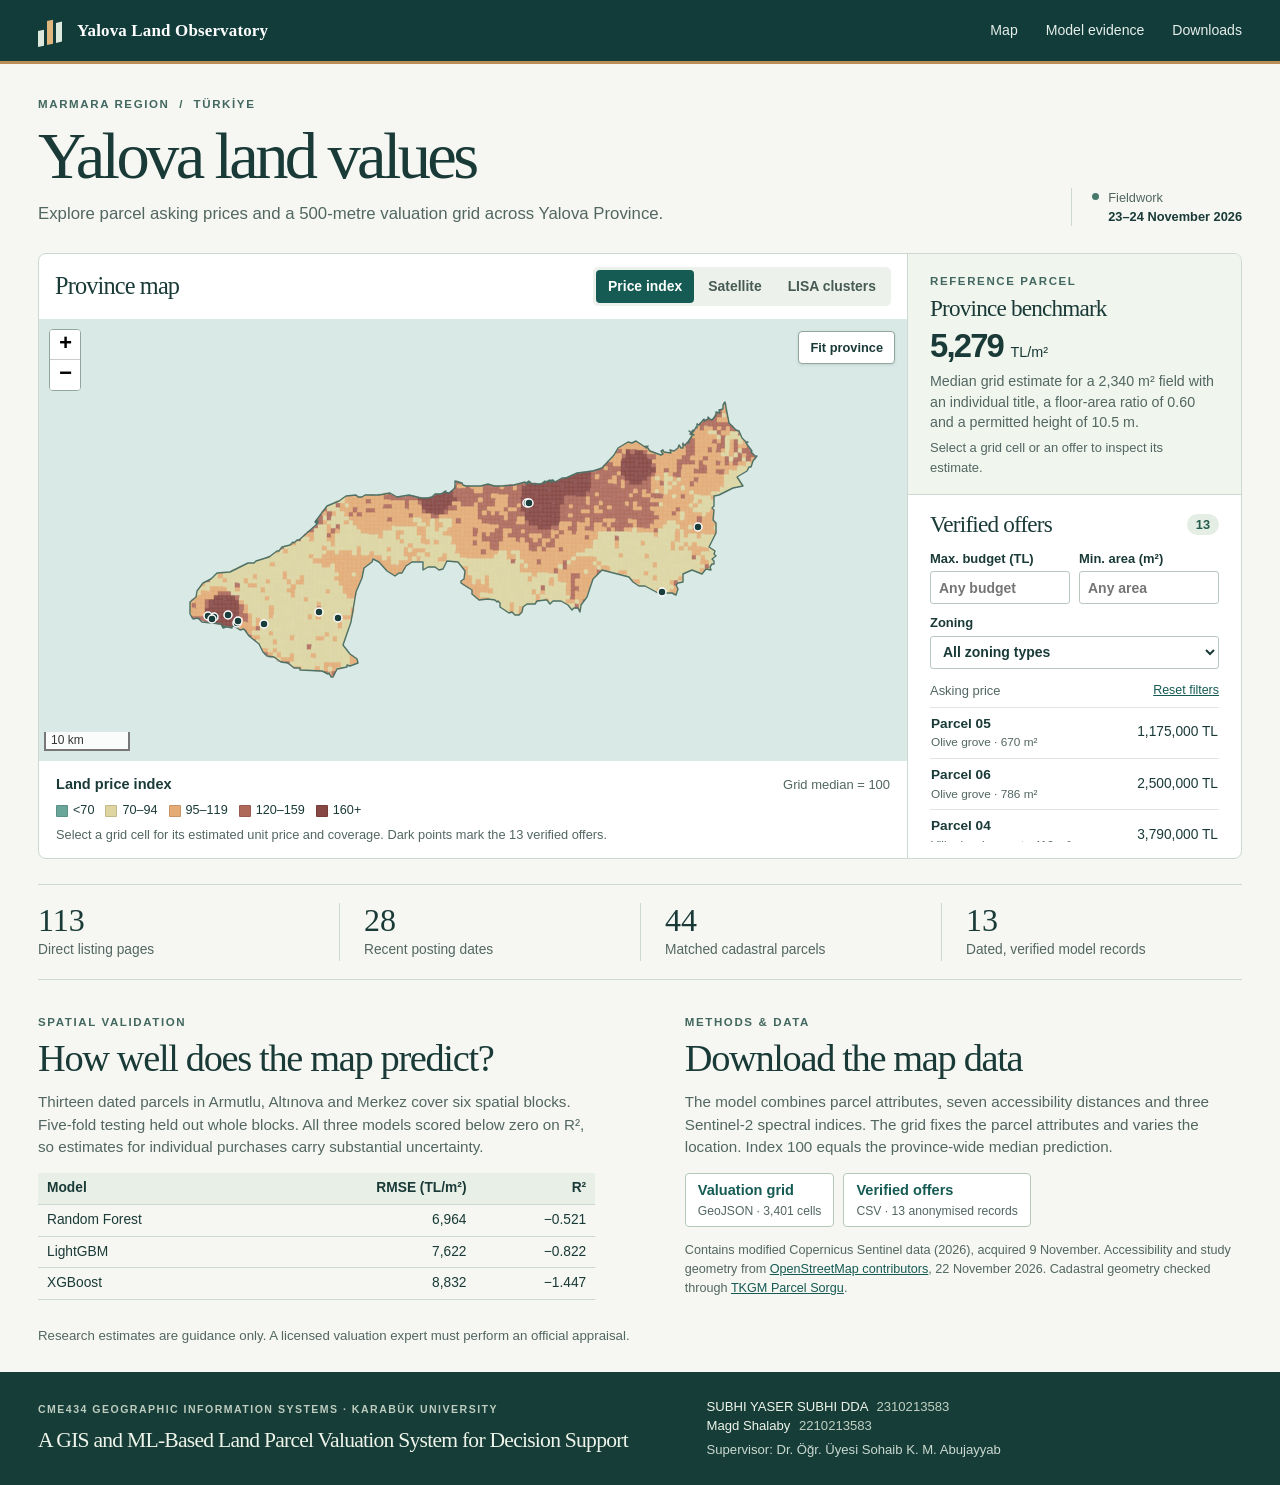
==== docs/index.html @ 523104e5 "Add the public interactive atlas with disclosure-minimised data" ====
<!doctype html>
<html lang="en">
<head>
  <meta charset="utf-8"><meta name="viewport" content="width=device-width,initial-scale=1">
  <meta name="theme-color" content="#123e3c">
  <title>Yalova Land Observatory · Parcel valuation</title>
  <link rel="stylesheet" href="assets/leaflet/leaflet.css"><link rel="stylesheet" href="style.css">
</head>
<body>
<header class="masthead">
  <div class="wrap nav"><a class="brand" href="#map-section"><span class="brand-mark" aria-hidden="true"><i></i><i></i><i></i></span> Yalova Land Observatory</a>
    <nav aria-label="Page sections"><a href="#map-section">Map</a><a href="#evidence">Model evidence</a><a href="#data">Downloads</a></nav>
  </div>
</header>
<main class="wrap">
  <section class="intro"><div><p class="kicker">MARMARA REGION &nbsp;/&nbsp; TÜRKİYE</p>
    <h1>Yalova land values</h1><p class="dek">Explore parcel asking prices and a 500-metre valuation grid across Yalova Province.</p></div>
    <div class="dateline"><span class="dot"></span><span>Fieldwork<br><strong>23–24 November 2026</strong></span></div>
  </section>
  <section id="map-section" class="atlas" aria-label="Interactive land valuation map">
    <div class="atlas-main">
      <div class="bar"><h2>Province map</h2>
        <div class="layer-tabs" aria-label="Map layer" role="group">
          <button type="button" data-mode="index" aria-pressed="true">Price index</button><button type="button" data-mode="satellite" aria-pressed="false">Satellite</button><button type="button" data-mode="lisa" aria-pressed="false">LISA clusters</button>
        </div>
      </div>
      <div class="map-shell"><div id="map" aria-label="Map of Yalova. Use the offers list for keyboard access to parcel details."></div><button type="button" id="extent" aria-label="Fit entire province" title="Fit entire province">Fit province</button></div>
      <div class="legend"><div class="legend-head"><span id="legend-title">Land price index</span><span id="legend-unit">Grid median = 100</span></div><div id="legend-swatches"></div>
        <p id="caption" aria-live="polite">Loading local map layers…</p></div>
    </div>
    <aside class="sidebar">
      <section class="inspect" id="inspector" aria-label="Selected map location" aria-live="polite">
        <p class="kicker">REFERENCE PARCEL</p><h2>Province benchmark</h2><p class="price">5,279 <small>TL/m²</small></p>
        <p class="explain">Median grid estimate for a 2,340 m² field with an individual title, a floor-area ratio of 0.60 and a permitted height of 10.5 m.</p><p class="hint">Select a grid cell or an offer to inspect its estimate.</p>
      </section>
      <section class="filters" aria-labelledby="offer-title"><div class="line-title"><h2 id="offer-title">Verified offers</h2><span class="num" id="offer-count">13</span></div>
        <div class="pair"><label>Max. budget (TL)<input id="budget" type="number" min="0" step="any" inputmode="numeric" placeholder="Any budget"></label>
          <label>Min. area (m²)<input id="area" type="number" min="0" step="any" inputmode="numeric" placeholder="Any area"></label></div>
        <label>Zoning<select id="zone"><option value="">All zoning types</option></select></label>
        <div class="listhead"><span>Asking price</span><button type="button" id="reset">Reset filters</button></div><div id="offer-list" aria-label="Filtered parcel offers"></div>
      </section>
    </aside>
  </section>
  <section class="stats" aria-label="Study sample counts">
    <div><b>113</b><span>Direct listing pages</span></div><div><b>28</b><span>Recent posting dates</span></div><div><b>44</b><span>Matched cadastral parcels</span></div><div><b>13</b><span>Dated, verified model records</span></div>
  </section>
  <div id="evidence" class="evidence"><section>
    <p class="kicker">SPATIAL VALIDATION</p><h2>How well does the map predict?</h2><p>Thirteen dated parcels in Armutlu, Altınova and Merkez cover six spatial blocks. Five-fold testing held out whole blocks. All three models scored below zero on R², so estimates for individual purchases carry substantial uncertainty.</p>
    <table><thead><tr><th>Model</th><th>RMSE (TL/m²)</th><th>R²</th></tr></thead><tbody><tr><td>Random Forest</td><td>6,964</td><td>−0.521</td></tr><tr><td>LightGBM</td><td>7,622</td><td>−0.822</td></tr><tr><td>XGBoost</td><td>8,832</td><td>−1.447</td></tr></tbody></table>
  </section><section id="data"><p class="kicker">METHODS &amp; DATA</p><h2>Download the map data</h2><p>The model combines parcel attributes, seven accessibility distances and three Sentinel-2 spectral indices. The grid fixes the parcel attributes and varies the location. Index 100 equals the province-wide median prediction.</p>
    <div class="download"><a href="assets/verified_pilot.geojson" download="Yalova_verified_grid.geojson">Valuation grid <span>GeoJSON · 3,401 cells</span></a><button type="button" id="csv">Verified offers <span>CSV · 13 anonymised records</span></button></div>
    <p class="source">Contains modified Copernicus Sentinel data (2026), acquired 9 November. Accessibility and study geometry from <a href="https://www.openstreetmap.org/copyright" rel="noreferrer">OpenStreetMap contributors</a>, 22 November 2026. Cadastral geometry checked through <a href="https://parselsorgu.tkgm.gov.tr/" rel="noreferrer">TKGM Parcel Sorgu</a>.</p>
  </section></div>
  <p class="guidance">Research estimates are guidance only. A licensed valuation expert must perform an official appraisal.</p>
</main>
<footer><div class="wrap foot"><section><p class="kicker">CME434 GEOGRAPHIC INFORMATION SYSTEMS · KARABÜK UNIVERSITY</p>
  <h2>A GIS and ML-Based Land Parcel Valuation System for Decision Support</h2></section>
  <div class="team"><p>SUBHI YASER SUBHI DDA <span>2310213583</span></p><p>Magd Shalaby <span>2210213583</span></p><p class="supervisor">Supervisor: Dr. Öğr. Üyesi Sohaib K. M. Abujayyab</p></div></div></footer>
<script src="assets/leaflet/leaflet.js"></script><script src="map.js"></script>
</body></html>
---- docs/assets/leaflet/leaflet.css ----
/* required styles */

.leaflet-pane,
.leaflet-tile,
.leaflet-marker-icon,
.leaflet-marker-shadow,
.leaflet-tile-container,
.leaflet-pane > svg,
.leaflet-pane > canvas,
.leaflet-zoom-box,
.leaflet-image-layer,
.leaflet-layer {
	position: absolute;
	left: 0;
	top: 0;
	}
.leaflet-container {
	overflow: hidden;
	}
.leaflet-tile,
.leaflet-marker-icon,
.leaflet-marker-shadow {
	-webkit-user-select: none;
	   -moz-user-select: none;
	        user-select: none;
	  -webkit-user-drag: none;
	}
/* Prevents IE11 from highlighting tiles in blue */
.leaflet-tile::selection {
	background: transparent;
}
/* Safari renders non-retina tile on retina better with this, but Chrome is worse */
.leaflet-safari .leaflet-tile {
	image-rendering: -webkit-optimize-contrast;
	}
/* hack that prevents hw layers "stretching" when loading new tiles */
.leaflet-safari .leaflet-tile-container {
	width: 1600px;
	height: 1600px;
	-webkit-transform-origin: 0 0;
	}
.leaflet-marker-icon,
.leaflet-marker-shadow {
	display: block;
	}
/* .leaflet-container svg: reset svg max-width decleration shipped in Joomla! (joomla.org) 3.x */
/* .leaflet-container img: map is broken in FF if you have max-width: 100% on tiles */
.leaflet-container .leaflet-overlay-pane svg {
	max-width: none !important;
	max-height: none !important;
	}
.leaflet-container .leaflet-marker-pane img,
.leaflet-container .leaflet-shadow-pane img,
.leaflet-container .leaflet-tile-pane img,
.leaflet-container img.leaflet-image-layer,
.leaflet-container .leaflet-tile {
	max-width: none !important;
	max-height: none !important;
	width: auto;
	padding: 0;
	}

.leaflet-container img.leaflet-tile {
	/* See: https://bugs.chromium.org/p/chromium/issues/detail?id=600120 */
	mix-blend-mode: plus-lighter;
}

.leaflet-container.leaflet-touch-zoom {
	-ms-touch-action: pan-x pan-y;
	touch-action: pan-x pan-y;
	}
.leaflet-container.leaflet-touch-drag {
	-ms-touch-action: pinch-zoom;
	/* Fallback for FF which doesn't support pinch-zoom */
	touch-action: none;
	touch-action: pinch-zoom;
}
.leaflet-container.leaflet-touch-drag.leaflet-touch-zoom {
	-ms-touch-action: none;
	touch-action: none;
}
.leaflet-container {
	-webkit-tap-highlight-color: transparent;
}
.leaflet-container a {
	-webkit-tap-highlight-color: rgba(51, 181, 229, 0.4);
}
.leaflet-tile {
	filter: inherit;
	visibility: hidden;
	}
.leaflet-tile-loaded {
	visibility: inherit;
	}
.leaflet-zoom-box {
	width: 0;
	height: 0;
	-moz-box-sizing: border-box;
	     box-sizing: border-box;
	z-index: 800;
	}
/* workaround for https://bugzilla.mozilla.org/show_bug.cgi?id=888319 */
.leaflet-overlay-pane svg {
	-moz-user-select: none;
	}

.leaflet-pane         { z-index: 400; }

.leaflet-tile-pane    { z-index: 200; }
.leaflet-overlay-pane { z-index: 400; }
.leaflet-shadow-pane  { z-index: 500; }
.leaflet-marker-pane  { z-index: 600; }
.leaflet-tooltip-pane   { z-index: 650; }
.leaflet-popup-pane   { z-index: 700; }

.leaflet-map-pane canvas { z-index: 100; }
.leaflet-map-pane svg    { z-index: 200; }

.leaflet-vml-shape {
	width: 1px;
	height: 1px;
	}
.lvml {
	behavior: url(#default#VML);
	display: inline-block;
	position: absolute;
	}


/* control positioning */

.leaflet-control {
	position: relative;
	z-index: 800;
	pointer-events: visiblePainted; /* IE 9-10 doesn't have auto */
	pointer-events: auto;
	}
.leaflet-top,
.leaflet-bottom {
	position: absolute;
	z-index: 1000;
	pointer-events: none;
	}
.leaflet-top {
	top: 0;
	}
.leaflet-right {
	right: 0;
	}
.leaflet-bottom {
	bottom: 0;
	}
.leaflet-left {
	left: 0;
	}
.leaflet-control {
	float: left;
	clear: both;
	}
.leaflet-right .leaflet-control {
	float: right;
	}
.leaflet-top .leaflet-control {
	margin-top: 10px;
	}
.leaflet-bottom .leaflet-control {
	margin-bottom: 10px;
	}
.leaflet-left .leaflet-control {
	margin-left: 10px;
	}
.leaflet-right .leaflet-control {
	margin-right: 10px;
	}


/* zoom and fade animations */

.leaflet-fade-anim .leaflet-popup {
	opacity: 0;
	-webkit-transition: opacity 0.2s linear;
	   -moz-transition: opacity 0.2s linear;
	        transition: opacity 0.2s linear;
	}
.leaflet-fade-anim .leaflet-map-pane .leaflet-popup {
	opacity: 1;
	}
.leaflet-zoom-animated {
	-webkit-transform-origin: 0 0;
	    -ms-transform-origin: 0 0;
	        transform-origin: 0 0;
	}
svg.leaflet-zoom-animated {
	will-change: transform;
}

.leaflet-zoom-anim .leaflet-zoom-animated {
	-webkit-transition: -webkit-transform 0.25s cubic-bezier(0,0,0.25,1);
	   -moz-transition:    -moz-transform 0.25s cubic-bezier(0,0,0.25,1);
	        transition:         transform 0.25s cubic-bezier(0,0,0.25,1);
	}
.leaflet-zoom-anim .leaflet-tile,
.leaflet-pan-anim .leaflet-tile {
	-webkit-transition: none;
	   -moz-transition: none;
	        transition: none;
	}

.leaflet-zoom-anim .leaflet-zoom-hide {
	visibility: hidden;
	}


/* cursors */

.leaflet-interactive {
	cursor: pointer;
	}
.leaflet-grab {
	cursor: -webkit-grab;
	cursor:    -moz-grab;
	cursor:         grab;
	}
.leaflet-crosshair,
.leaflet-crosshair .leaflet-interactive {
	cursor: crosshair;
	}
.leaflet-popup-pane,
.leaflet-control {
	cursor: auto;
	}
.leaflet-dragging .leaflet-grab,
.leaflet-dragging .leaflet-grab .leaflet-interactive,
.leaflet-dragging .leaflet-marker-draggable {
	cursor: move;
	cursor: -webkit-grabbing;
	cursor:    -moz-grabbing;
	cursor:         grabbing;
	}

/* marker & overlays interactivity */
.leaflet-marker-icon,
.leaflet-marker-shadow,
.leaflet-image-layer,
.leaflet-pane > svg path,
.leaflet-tile-container {
	pointer-events: none;
	}

.leaflet-marker-icon.leaflet-interactive,
.leaflet-image-layer.leaflet-interactive,
.leaflet-pane > svg path.leaflet-interactive,
svg.leaflet-image-layer.leaflet-interactive path {
	pointer-events: visiblePainted; /* IE 9-10 doesn't have auto */
	pointer-events: auto;
	}

/* visual tweaks */

.leaflet-container {
	background: #ddd;
	outline-offset: 1px;
	}
.leaflet-container a {
	color: #0078A8;
	}
.leaflet-zoom-box {
	border: 2px dotted #38f;
	background: rgba(255,255,255,0.5);
	}


/* general typography */
.leaflet-container {
	font-family: "Helvetica Neue", Arial, Helvetica, sans-serif;
	font-size: 12px;
	font-size: 0.75rem;
	line-height: 1.5;
	}


/* general toolbar styles */

.leaflet-bar {
	box-shadow: 0 1px 5px rgba(0,0,0,0.65);
	border-radius: 4px;
	}
.leaflet-bar a {
	background-color: #fff;
	border-bottom: 1px solid #ccc;
	width: 26px;
	height: 26px;
	line-height: 26px;
	display: block;
	text-align: center;
	text-decoration: none;
	color: black;
	}
.leaflet-bar a,
.leaflet-control-layers-toggle {
	background-position: 50% 50%;
	background-repeat: no-repeat;
	display: block;
	}
.leaflet-bar a:hover,
.leaflet-bar a:focus {
	background-color: #f4f4f4;
	}
.leaflet-bar a:first-child {
	border-top-left-radius: 4px;
	border-top-right-radius: 4px;
	}
.leaflet-bar a:last-child {
	border-bottom-left-radius: 4px;
	border-bottom-right-radius: 4px;
	border-bottom: none;
	}
.leaflet-bar a.leaflet-disabled {
	cursor: default;
	background-color: #f4f4f4;
	color: #bbb;
	}

.leaflet-touch .leaflet-bar a {
	width: 30px;
	height: 30px;
	line-height: 30px;
	}
.leaflet-touch .leaflet-bar a:first-child {
	border-top-left-radius: 2px;
	border-top-right-radius: 2px;
	}
.leaflet-touch .leaflet-bar a:last-child {
	border-bottom-left-radius: 2px;
	border-bottom-right-radius: 2px;
	}

/* zoom control */

.leaflet-control-zoom-in,
.leaflet-control-zoom-out {
	font: bold 18px 'Lucida Console', Monaco, monospace;
	text-indent: 1px;
	}

.leaflet-touch .leaflet-control-zoom-in, .leaflet-touch .leaflet-control-zoom-out  {
	font-size: 22px;
	}


/* layers control */

.leaflet-control-layers {
	box-shadow: 0 1px 5px rgba(0,0,0,0.4);
	background: #fff;
	border-radius: 5px;
	}
.leaflet-control-layers-toggle {
	background-image: url(images/layers.png);
	width: 36px;
	height: 36px;
	}
.leaflet-retina .leaflet-control-layers-toggle {
	background-image: url(images/layers-2x.png);
	background-size: 26px 26px;
	}
.leaflet-touch .leaflet-control-layers-toggle {
	width: 44px;
	height: 44px;
	}
.leaflet-control-layers .leaflet-control-layers-list,
.leaflet-control-layers-expanded .leaflet-control-layers-toggle {
	display: none;
	}
.leaflet-control-layers-expanded .leaflet-control-layers-list {
	display: block;
	position: relative;
	}
.leaflet-control-layers-expanded {
	padding: 6px 10px 6px 6px;
	color: #333;
	background: #fff;
	}
.leaflet-control-layers-scrollbar {
	overflow-y: scroll;
	overflow-x: hidden;
	padding-right: 5px;
	}
.leaflet-control-layers-selector {
	margin-top: 2px;
	position: relative;
	top: 1px;
	}
.leaflet-control-layers label {
	display: block;
	font-size: 13px;
	font-size: 1.08333em;
	}
.leaflet-control-layers-separator {
	height: 0;
	border-top: 1px solid #ddd;
	margin: 5px -10px 5px -6px;
	}

/* Default icon URLs */
.leaflet-default-icon-path { /* used only in path-guessing heuristic, see L.Icon.Default */
	background-image: url(images/marker-icon.png);
	}


/* attribution and scale controls */

.leaflet-container .leaflet-control-attribution {
	background: #fff;
	background: rgba(255, 255, 255, 0.8);
	margin: 0;
	}
.leaflet-control-attribution,
.leaflet-control-scale-line {
	padding: 0 5px;
	color: #333;
	line-height: 1.4;
	}
.leaflet-control-attribution a {
	text-decoration: none;
	}
.leaflet-control-attribution a:hover,
.leaflet-control-attribution a:focus {
	text-decoration: underline;
	}
.leaflet-attribution-flag {
	display: inline !important;
	vertical-align: baseline !important;
	width: 1em;
	height: 0.6669em;
	}
.leaflet-left .leaflet-control-scale {
	margin-left: 5px;
	}
.leaflet-bottom .leaflet-control-scale {
	margin-bottom: 5px;
	}
.leaflet-control-scale-line {
	border: 2px solid #777;
	border-top: none;
	line-height: 1.1;
	padding: 2px 5px 1px;
	white-space: nowrap;
	-moz-box-sizing: border-box;
	     box-sizing: border-box;
	background: rgba(255, 255, 255, 0.8);
	text-shadow: 1px 1px #fff;
	}
.leaflet-control-scale-line:not(:first-child) {
	border-top: 2px solid #777;
	border-bottom: none;
	margin-top: -2px;
	}
.leaflet-control-scale-line:not(:first-child):not(:last-child) {
	border-bottom: 2px solid #777;
	}

.leaflet-touch .leaflet-control-attribution,
.leaflet-touch .leaflet-control-layers,
.leaflet-touch .leaflet-bar {
	box-shadow: none;
	}
.leaflet-touch .leaflet-control-layers,
.leaflet-touch .leaflet-bar {
	border: 2px solid rgba(0,0,0,0.2);
	background-clip: padding-box;
	}


/* popup */

.leaflet-popup {
	position: absolute;
	text-align: center;
	margin-bottom: 20px;
	}
.leaflet-popup-content-wrapper {
	padding: 1px;
	text-align: left;
	border-radius: 12px;
	}
.leaflet-popup-content {
	margin: 13px 24px 13px 20px;
	line-height: 1.3;
	font-size: 13px;
	font-size: 1.08333em;
	min-height: 1px;
	}
.leaflet-popup-content p {
	margin: 17px 0;
	margin: 1.3em 0;
	}
.leaflet-popup-tip-container {
	width: 40px;
	height: 20px;
	position: absolute;
	left: 50%;
	margin-top: -1px;
	margin-left: -20px;
	overflow: hidden;
	pointer-events: none;
	}
.leaflet-popup-tip {
	width: 17px;
	height: 17px;
	padding: 1px;

	margin: -10px auto 0;
	pointer-events: auto;

	-webkit-transform: rotate(45deg);
	   -moz-transform: rotate(45deg);
	    -ms-transform: rotate(45deg);
	        transform: rotate(45deg);
	}
.leaflet-popup-content-wrapper,
.leaflet-popup-tip {
	background: white;
	color: #333;
	box-shadow: 0 3px 14px rgba(0,0,0,0.4);
	}
.leaflet-container a.leaflet-popup-close-button {
	position: absolute;
	top: 0;
	right: 0;
	border: none;
	text-align: center;
	width: 24px;
	height: 24px;
	font: 16px/24px Tahoma, Verdana, sans-serif;
	color: #757575;
	text-decoration: none;
	background: transparent;
	}
.leaflet-container a.leaflet-popup-close-button:hover,
.leaflet-container a.leaflet-popup-close-button:focus {
	color: #585858;
	}
.leaflet-popup-scrolled {
	overflow: auto;
	}

.leaflet-oldie .leaflet-popup-content-wrapper {
	-ms-zoom: 1;
	}
.leaflet-oldie .leaflet-popup-tip {
	width: 24px;
	margin: 0 auto;

	-ms-filter: "progid:DXImageTransform.Microsoft.Matrix(M11=0.70710678, M12=0.70710678, M21=-0.70710678, M22=0.70710678)";
	filter: progid:DXImageTransform.Microsoft.Matrix(M11=0.70710678, M12=0.70710678, M21=-0.70710678, M22=0.70710678);
	}

.leaflet-oldie .leaflet-control-zoom,
.leaflet-oldie .leaflet-control-layers,
.leaflet-oldie .leaflet-popup-content-wrapper,
.leaflet-oldie .leaflet-popup-tip {
	border: 1px solid #999;
	}


/* div icon */

.leaflet-div-icon {
	background: #fff;
	border: 1px solid #666;
	}


/* Tooltip */
/* Base styles for the element that has a tooltip */
.leaflet-tooltip {
	position: absolute;
	padding: 6px;
	background-color: #fff;
	border: 1px solid #fff;
	border-radius: 3px;
	color: #222;
	white-space: nowrap;
	-webkit-user-select: none;
	-moz-user-select: none;
	-ms-user-select: none;
	user-select: none;
	pointer-events: none;
	box-shadow: 0 1px 3px rgba(0,0,0,0.4);
	}
.leaflet-tooltip.leaflet-interactive {
	cursor: pointer;
	pointer-events: auto;
	}
.leaflet-tooltip-top:before,
.leaflet-tooltip-bottom:before,
.leaflet-tooltip-left:before,
.leaflet-tooltip-right:before {
	position: absolute;
	pointer-events: none;
	border: 6px solid transparent;
	background: transparent;
	content: "";
	}

/* Directions */

.leaflet-tooltip-bottom {
	margin-top: 6px;
}
.leaflet-tooltip-top {
	margin-top: -6px;
}
.leaflet-tooltip-bottom:before,
.leaflet-tooltip-top:before {
	left: 50%;
	margin-left: -6px;
	}
.leaflet-tooltip-top:before {
	bottom: 0;
	margin-bottom: -12px;
	border-top-color: #fff;
	}
.leaflet-tooltip-bottom:before {
	top: 0;
	margin-top: -12px;
	margin-left: -6px;
	border-bottom-color: #fff;
	}
.leaflet-tooltip-left {
	margin-left: -6px;
}
.leaflet-tooltip-right {
	margin-left: 6px;
}
.leaflet-tooltip-left:before,
.leaflet-tooltip-right:before {
	top: 50%;
	margin-top: -6px;
	}
.leaflet-tooltip-left:before {
	right: 0;
	margin-right: -12px;
	border-left-color: #fff;
	}
.leaflet-tooltip-right:before {
	left: 0;
	margin-left: -12px;
	border-right-color: #fff;
	}

/* Printing */

@media print {
	/* Prevent printers from removing background-images of controls. */
	.leaflet-control {
		-webkit-print-color-adjust: exact;
		print-color-adjust: exact;
		}
	}
---- docs/style.css ----
:root{--ink:#193a37;--teal:#155b53;--muted:#526662;--line:#cdd8d2;--paper:#f6f7f2;--white:#fff;--rust:#a65337;--sea:#d9e9e6;font:16px/1.5 'Segoe UI',Arial,sans-serif;color:var(--ink);background:var(--paper);scroll-behavior:smooth}
*{box-sizing:border-box}body{margin:0}a{color:var(--teal)}button,input,select{font:inherit;color:inherit}button,a,select{touch-action:manipulation}button{cursor:pointer}button:focus-visible,a:focus-visible,input:focus-visible,select:focus-visible{outline:3px solid #ae6a39;outline-offset:3px}button{border:0}h1,h2,h3,p{margin:0}h1,h2{font-family:Georgia,'Times New Roman',serif;font-weight:500}h1{letter-spacing:-.055em;line-height:1.03;font-size:clamp(2.7rem,5.2vw,4.9rem)}h2{letter-spacing:-.035em;line-height:1.16}.wrap{width:min(calc(100% - 76px),1512px);margin:auto}.masthead{background:#113c39;color:#fff;border-bottom:3px solid #bb8e58}.nav{min-height:61px;display:flex;align-items:center;justify-content:space-between;gap:20px}.brand{display:inline-flex;align-items:center;gap:12px;color:#fff;text-decoration:none;font:600 1.06rem Georgia,serif;letter-spacing:.01em}.brand-mark{display:inline-flex;align-items:end;gap:3px;width:27px;height:26px;transform:skewY(-13deg)}.brand-mark i{display:block;width:6px;background:#dce9dc;height:16px}.brand-mark i:nth-child(2){height:24px;background:#dfb77d}.brand-mark i:nth-child(3){height:20px}.nav nav{display:flex;gap:28px}.nav nav a{color:#e6eeea;text-decoration:none;font-size:.88rem}.nav nav a:hover{text-decoration:underline}.intro{padding:32px 0 27px;display:flex;align-items:flex-end;justify-content:space-between;gap:20px}.kicker{font-size:.72rem;font-weight:700;letter-spacing:.14em;color:#426760;margin-bottom:9px}.dek,.explain,.hint,.evidence p,.guidance{color:var(--muted)}.dek{margin-top:10px;font-size:1.05rem;max-width:690px}.dateline{display:flex;gap:9px;align-items:flex-start;border-left:1px solid var(--line);padding-left:20px;font-size:.8rem;color:var(--muted);white-space:nowrap}.dateline strong{color:var(--ink);font-weight:600}.dot{display:inline-block;background:#46796b;border-radius:50%;width:7px;height:7px;margin-top:5px}.atlas{display:grid;grid-template-columns:minmax(0,1fr) 334px;border:1px solid var(--line);border-radius:8px;overflow:hidden;background:var(--white);scroll-margin-top:10px}.atlas-main{min-width:0;display:flex;flex-direction:column}.bar{display:flex;justify-content:space-between;align-items:center;padding:13px 16px;gap:12px;flex-wrap:wrap}.bar h2{font-size:1.52rem}.layer-tabs{display:flex;padding:3px;background:#edf1ec;border-radius:5px;gap:2px}.layer-tabs button{background:transparent;padding:6px 12px;border-radius:4px;color:#475a54;font-size:.87rem;font-weight:600}.layer-tabs button[aria-pressed=true]{background:var(--teal);color:white}.map-shell{position:relative;flex:1;min-height:410px}.map-shell #map{height:100%;position:absolute;inset:0;background:var(--sea);z-index:1}.leaflet-control-attribution{font:10px/1.45 'Segoe UI',sans-serif!important;color:#405854!important}.leaflet-control-attribution a{color:#275f56!important}.leaflet-control-zoom{border:1px solid #90a69c!important}.leaflet-control-scale{margin-bottom:10px!important}.leaflet-control-scale-line{background:#ffffffd9}.pin-label{font:600 12px/1.2 'Segoe UI',Arial,sans-serif;color:#273f39;white-space:nowrap;text-shadow:0 1px 2px white,0 0 4px white}.water-label{font:italic 13px Georgia,serif;letter-spacing:.07em;color:#597770;white-space:nowrap;pointer-events:none}.location-label{font-weight:600;letter-spacing:.02em;color:#34514b;white-space:nowrap;pointer-events:none;font-size:11px;text-shadow:0 0 3px white,0 0 7px white}#extent{position:absolute;top:12px;right:12px;z-index:800;background:#fff;border:1px solid #91a79b;padding:6px 11px;border-radius:4px;font-size:.8rem;font-weight:600;box-shadow:0 1px 3px #243c3a23}.legend{padding:13px 17px 14px;min-height:95px}.legend-head,.line-title,.listhead{display:flex;justify-content:space-between;align-items:center;gap:9px}.legend-head span:first-child{font-size:.91rem;font-weight:700}.legend-head span:last-child,.listhead,.hint,.source{font-size:.81rem;color:var(--muted)}#legend-swatches{display:flex;gap:11px;flex-wrap:wrap;margin:6px 0}.key{display:inline-flex;align-items:center;gap:5px;font-size:.79rem}.key i{width:15px;height:8px;display:inline-block;border-radius:1px;border:1px solid #0002}.key i.round{border-radius:50%;height:9px;width:9px}.legend p{font-size:.8rem;color:var(--muted);line-height:1.35}.sidebar{border-left:1px solid var(--line);min-width:0}.inspect{padding:19px 22px 17px;background:#f0f5ee;border-bottom:1px solid var(--line)}.inspect .kicker{margin-bottom:5px}.inspect h2,.filters h2{font-size:1.45rem}.price{margin:6px 0 7px;font-size:2.05rem;font-weight:650;letter-spacing:-.055em;font-variant-numeric:tabular-nums;line-height:1.1}.price small{font-size:.9rem;letter-spacing:0;font-weight:500}.explain{font-size:.89rem;line-height:1.43}.hint{margin-top:6px}.filters{padding:16px 22px}.line-title{margin-bottom:11px}.num{font-size:.8rem;font-weight:700;color:#245c4d;background:#e5eee4;padding:1px 9px;border-radius:16px}.pair{display:grid;grid-template-columns:1fr 1fr;gap:9px}label{display:block;font-size:.81rem;font-weight:600}input,select{display:block;width:100%;margin:3px 0 9px;height:33px;padding:4px 8px;border:1px solid #b9c9bd;background:#fff;border-radius:3px;font-size:.875rem}.listhead{margin:4px 0}.listhead button{background:none;color:var(--teal);padding:3px 0;text-decoration:underline;font-size:.78rem}#offer-list{max-height:135px;overflow:auto;scrollbar-width:thin}.listrow{display:flex;width:100%;justify-content:space-between;gap:8px;align-items:center;text-align:left;background:transparent;border-top:1px solid #e0e6df;padding:6px 1px;font-size:.86rem}.listrow:hover,.listrow[aria-pressed=true]{background:#edf3ec}.listrow strong{font-size:.85rem;font-weight:650}.listrow small{display:block;color:var(--muted);font-size:.74rem}.listrow span:last-child{font-size:.86rem;text-align:right}.empty{font-size:.88rem;color:var(--muted);padding:10px 0}.inspect-data{display:grid;grid-template-columns:auto auto;gap:3px 8px;font-size:.8rem;margin:7px 0}.inspect-data dt{color:var(--muted)}.inspect-data dd{text-align:right;margin:0;font-weight:600}.inspect details{margin-top:6px;font-size:.81rem}.inspect details summary{cursor:pointer;color:var(--teal);font-weight:650}.inspect details label{margin-top:6px}.stats{display:grid;grid-template-columns:repeat(4,1fr);margin:25px 0 34px;padding:18px 0;border-top:1px solid var(--line);border-bottom:1px solid var(--line)}.stats div{display:flex;flex-direction:column;padding:0 24px;border-left:1px solid var(--line)}.stats div:first-child{border:0;padding-left:0}.stats b{font:500 2rem/1.12 Georgia,serif}.stats span{font-size:.86rem;color:var(--muted);margin-top:2px}.evidence{display:grid;grid-template-columns:1fr 1fr;gap:clamp(35px,7vw,100px)}.evidence h2{font-size:clamp(1.7rem,3vw,2.5rem);margin-bottom:10px}.evidence .kicker{color:#426760;margin-bottom:5px}.evidence p{font-size:.95rem;line-height:1.5}.evidence .kicker{font-size:.72rem}table{width:100%;border-collapse:collapse;font: .86rem/1.5 'Segoe UI',Arial,sans-serif;margin-top:14px}td,th{padding:5px 9px;border-bottom:1px solid var(--line);text-align:right}td:first-child,th:first-child{text-align:left}th{background:#e8efe6}.download{display:flex;gap:9px;margin:14px 0;flex-wrap:wrap}.download a,.download button{display:inline-flex;flex-direction:column;align-items:start;border:1px solid #b5c9b9;background:white;text-decoration:none;color:var(--teal);font-weight:650;font-size:.91rem;border-radius:4px;padding:6px 12px}.download span{color:var(--muted);font-size:.76rem;font-weight:400}.evidence .source{font-size:.79rem}.guidance{margin:26px 0;font-size:.83rem}.foot{display:grid;grid-template-columns:1.2fr 1fr;gap:26px;align-items:center;padding:25px 0}footer{background:#163d38;color:#eef4e9}footer .kicker{color:#bdccbf;font-size:.66rem}.foot h2{font-size:1.35rem;line-height:1.24;max-width:600px}.team{font-size:.82rem}.team span{color:#c1cfc1;margin-left:5px}.team .supervisor{margin-top:4px;color:#cbd9d0}
@media(min-width:1500px){.atlas{grid-template-columns:minmax(0,1fr) 385px}.map-shell{min-height:485px}.inspect{padding:23px 27px}.filters{padding:19px 27px}#offer-list{max-height:165px}}
@media(max-width:900px){.wrap{width:calc(100% - 36px)}.atlas{grid-template-columns:minmax(0,1fr) 282px}.bar{gap:8px}.layer-tabs button{padding:5px 9px}.inspect,.filters{padding:14px}.intro{padding-top:23px}.nav nav{gap:15px}.dateline{display:none}}
@media(max-width:710px){.wrap{width:calc(100% - 26px)}.nav{min-height:54px}.brand{font-size:.97rem;gap:8px}.nav nav{gap:12px}.nav nav a{font-size:.8rem}.nav nav a:last-child{display:none}.atlas{display:flex;flex-direction:column}.map-shell{min-height:clamp(305px,59vw,400px)}.bar{padding:10px 11px}.bar h2{font-size:1.2rem}.layer-tabs button{font-size:.77rem;padding:6px}.legend{padding:11px;min-height:89px}.sidebar{border-left:0;border-top:1px solid var(--line)}.inspect,.filters{padding:14px 16px}.inspect .price{font-size:1.7rem}.stats{grid-template-columns:1fr 1fr;gap:14px 0;margin:19px 0 24px;padding:13px 0}.stats div:nth-child(3){border:0;padding-left:0}.stats div{padding-left:17px}.stats b{font-size:1.7rem}.stats span{font-size:.78rem}.evidence,.foot{grid-template-columns:1fr;gap:22px}.intro{padding:22px 0 18px}.dek{font-size:.93rem}.kicker{font-size:.67rem}.legend-head{gap:3px}.legend-head span:last-child{font-size:.72rem}.key{font-size:.7rem}#legend-swatches{gap:6px}.foot{gap:15px}.listrow{padding:8px 0}}
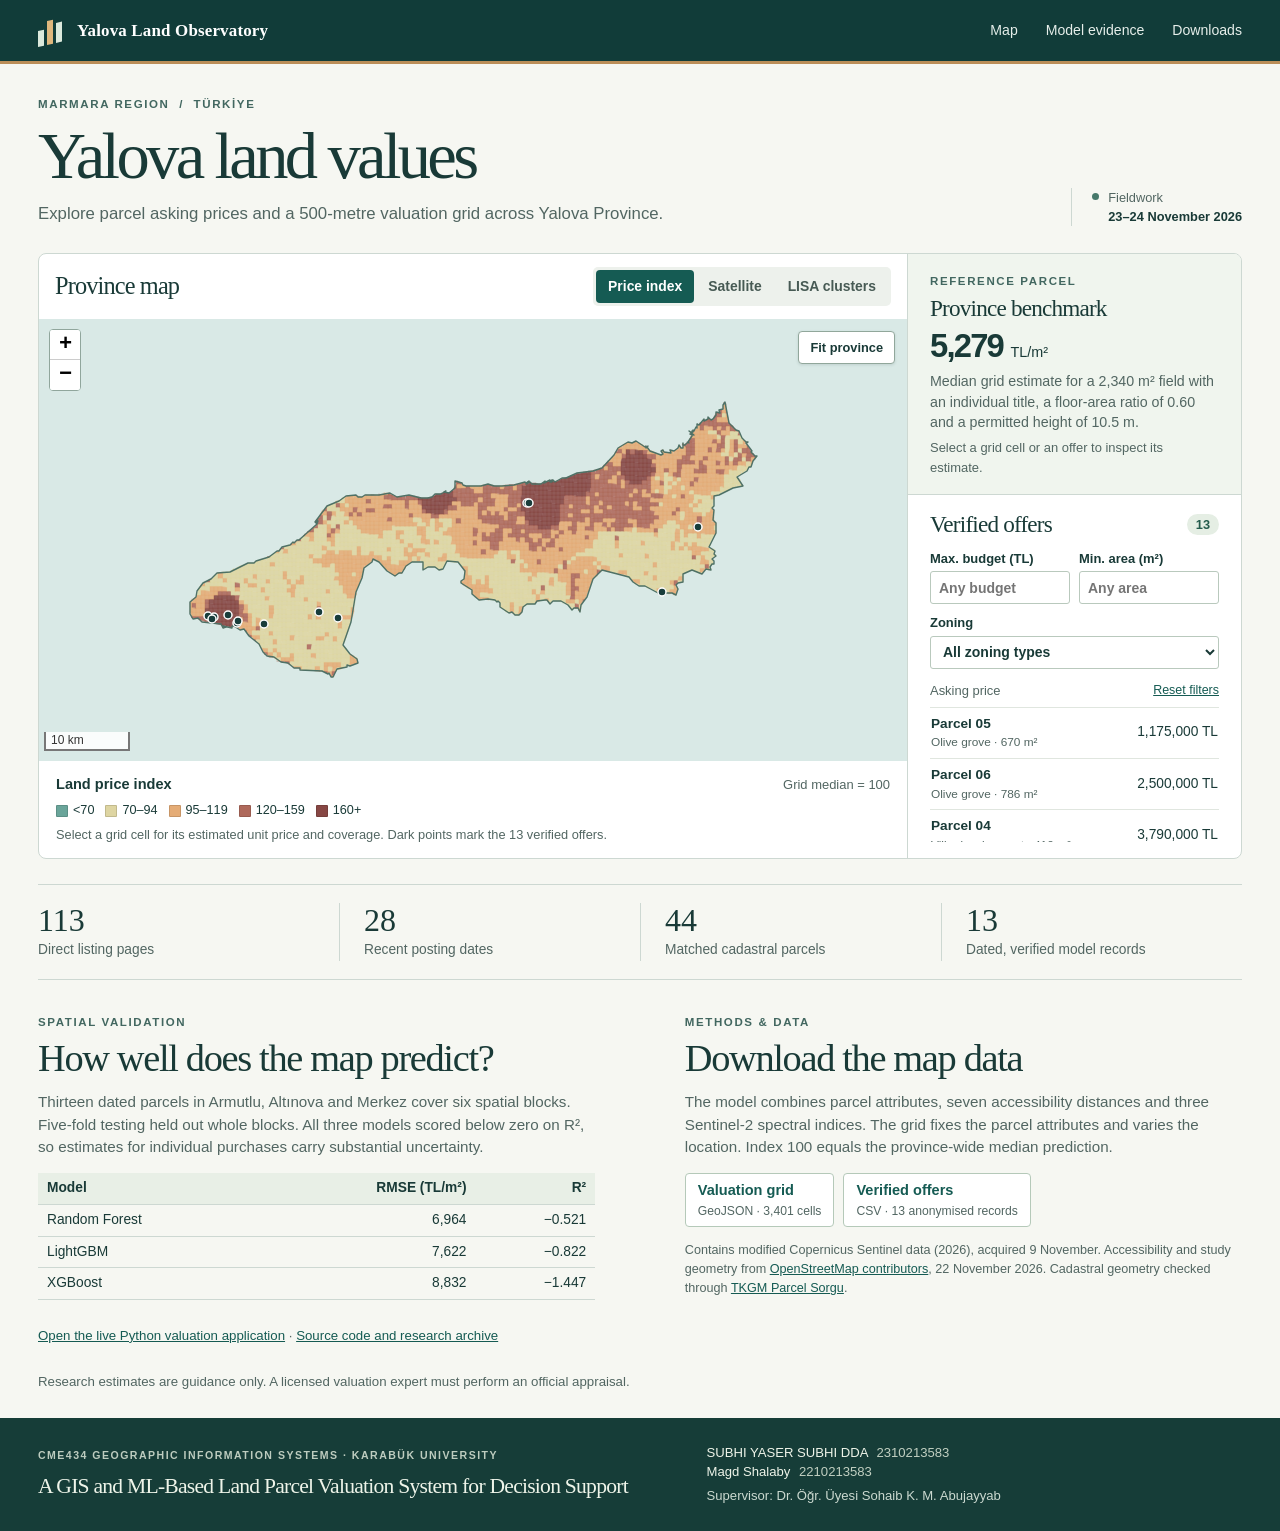
==== commit 7e163062: "Publish the hosted Python service, satellite check and technical report" ====
--- a/docs/index.html
+++ b/docs/index.html
@@ -51,6 +51,7 @@
     <div class="download"><a href="assets/verified_pilot.geojson" download="Yalova_verified_grid.geojson">Valuation grid <span>GeoJSON · 3,401 cells</span></a><button type="button" id="csv">Verified offers <span>CSV · 13 anonymised records</span></button></div>
     <p class="source">Contains modified Copernicus Sentinel data (2026), acquired 9 November. Accessibility and study geometry from <a href="https://www.openstreetmap.org/copyright" rel="noreferrer">OpenStreetMap contributors</a>, 22 November 2026. Cadastral geometry checked through <a href="https://parselsorgu.tkgm.gov.tr/" rel="noreferrer">TKGM Parcel Sorgu</a>.</p>
   </section></div>
+  <p class="guidance"><a href="https://yalova-parcel-valuation-cme434.onrender.com">Open the live Python valuation application</a> · <a href="https://github.com/subhidada009/yalova-parcel-valuation-cme434">Source code and research archive</a></p>
   <p class="guidance">Research estimates are guidance only. A licensed valuation expert must perform an official appraisal.</p>
 </main>
 <footer><div class="wrap foot"><section><p class="kicker">CME434 GEOGRAPHIC INFORMATION SYSTEMS · KARABÜK UNIVERSITY</p>
